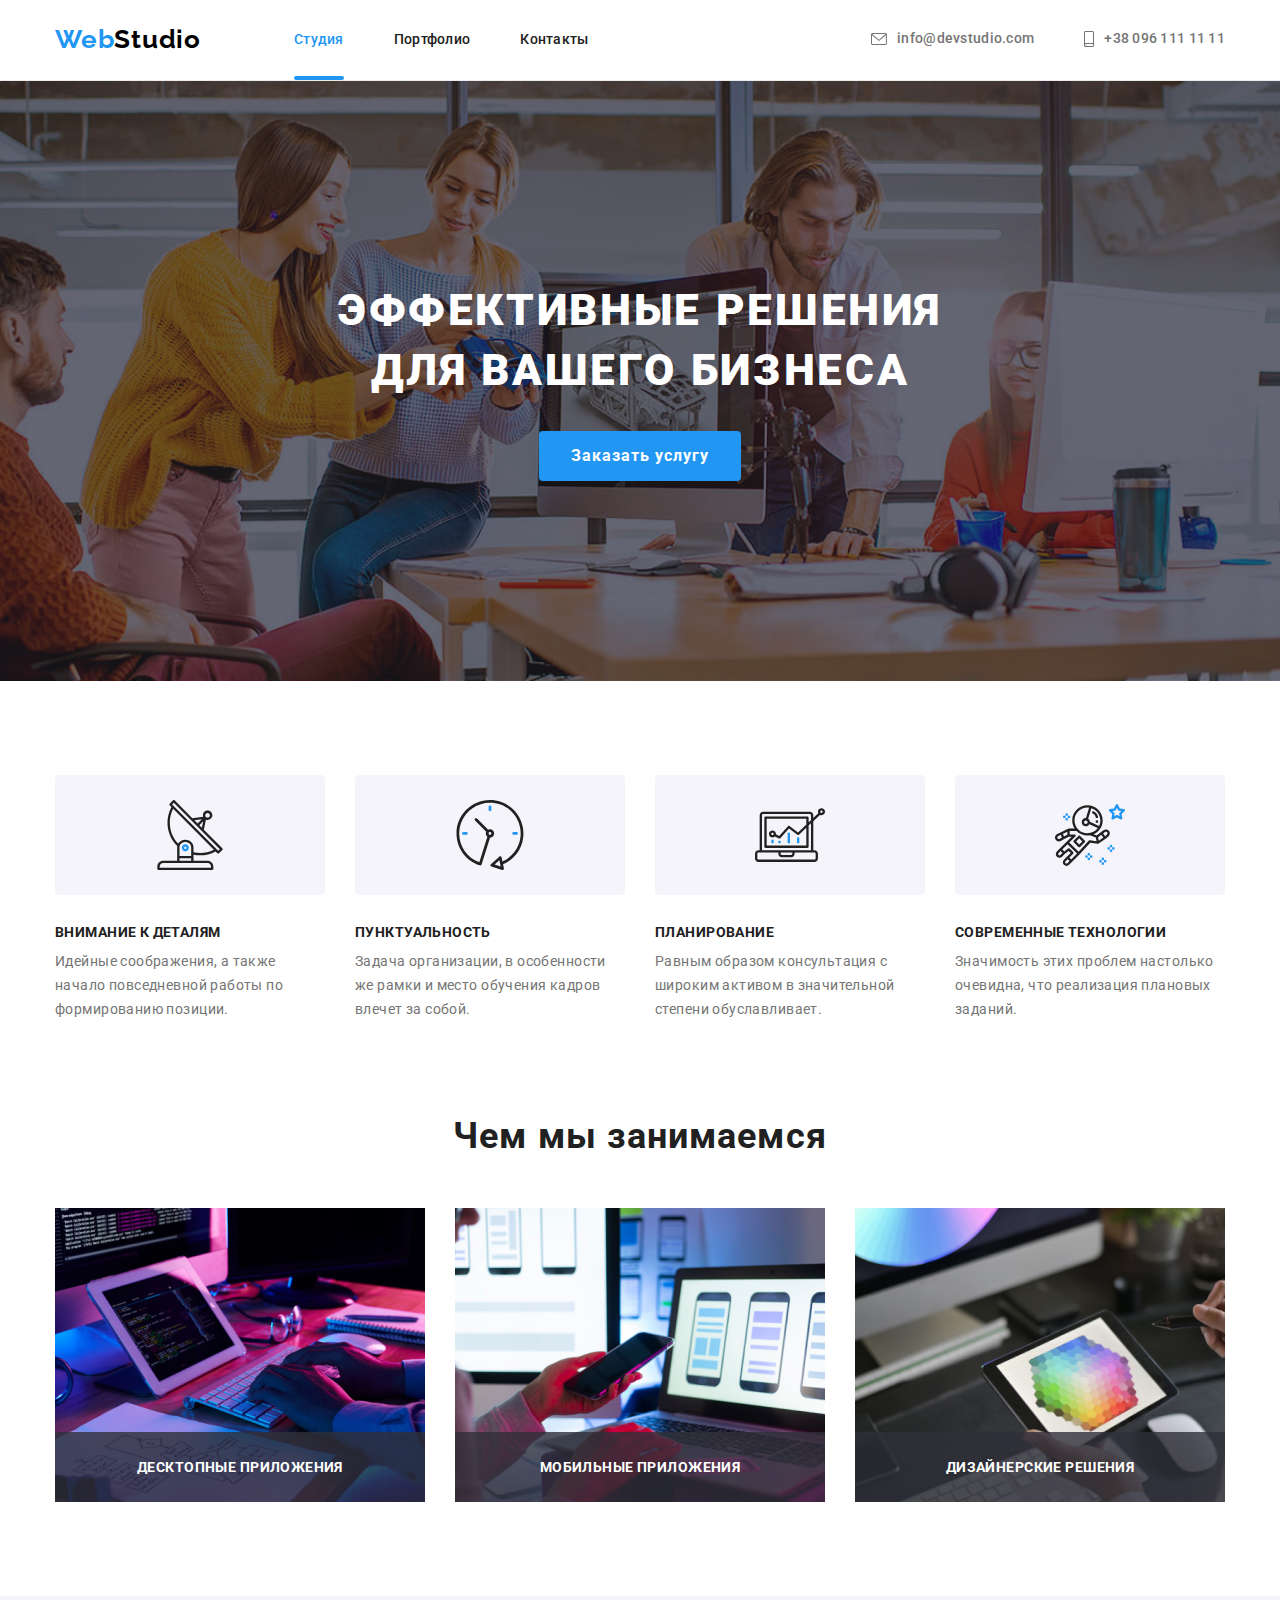
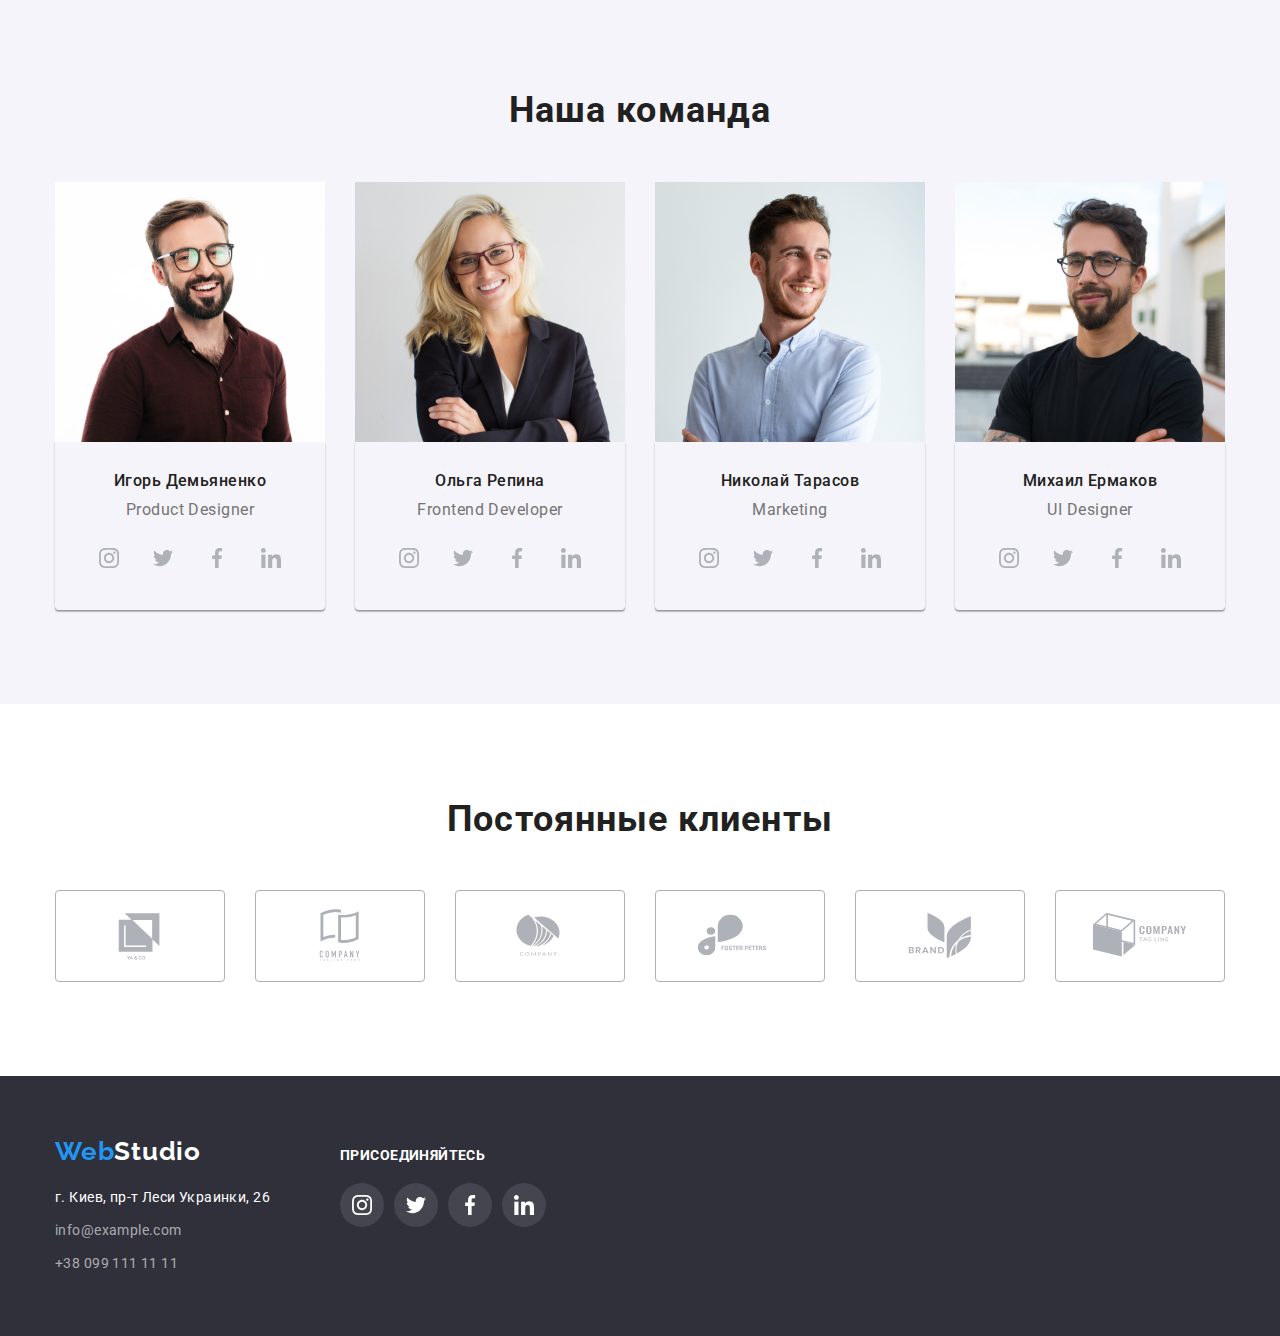
==== index.html @ d4581193 "створив новий репозиторій" ====
<!DOCTYPE html>
<html lang="ru">
  <head>
    <meta charset="UTF-8" />
    <meta http-equiv="X-UA-Compatible" content="IE=edge" />
    <meta name="viewport" content="width=device-width, initial-scale=1.0" />
    <title>Студия</title>
    <link rel="preconnect" href="https://fonts.gstatic.com" />
    <link
      href="https://fonts.googleapis.com/css2?family=Raleway:wght@700&family=Roboto:wght@400;500;700;900&display=swap"
      rel="stylesheet"
    />
    <link
      rel="stylesheet"
      href="https://cdnjs.cloudflare.com/ajax/libs/modern-normalize/1.1.0/modern-normalize.min.css"
    />
    <link rel="stylesheet" href="./css/styles.css" />
  </head>
  <body>
    <!--HEADER-->
    <header class="header">
      <div class="container header-container">
        <nav class="nav-header">
          <a class="header-logo link" href="index.html">
            <span class="logo-accent">Web</span>Studio</a
          >
          <ul class="menu list">
            <li class="menu-item">
              <a class="menu-link current link" href="index.html">Студия</a>
            </li>
            <li class="menu-item"><a class="menu-link link" href="portfolio.html">Портфолио</a></li>
            <li class="menu-item"><a class="menu-link link" href="">Контакты</a></li>
          </ul>
        </nav>
        <ul class="header-contacts list">
          <li class="contacts-item">
            <a class="header-contact link" href="mailto:info@devstudio.com">
              <svg class="icon-contact" width="16" height="12">
                <use href="./images/icons.svg#icon-envelope"></use>
              </svg>
              info@devstudio.com
            </a>
          </li>
          <li class="contacts-item">
            <a class="header-contact link" href="tel:+380961111111">
              <svg class="icon-contact" width="10" height="16">
                <use href="./images/icons.svg#icon-smartphone"></use>
              </svg>
              +38 096 111 11 11</a
            >
          </li>
        </ul>
      </div>
    </header>
    <main>
      <!--HERO-->

      <section class="hero section">
        <div class="container">
          <h1 class="title-hero">Эффективные решения для вашего бизнеса</h1>
          <button class="modal-btn" type="button" data-modal-open>Заказать услугу</button>
        </div>
      </section>
      <!--FEATURES-->
      <section class="features section">
        <div class="container">
          <h2 class="features-title visually-hidden">Особенности</h2>
          <ul class="features-list list">
            <li class="features-item">
              <div class="features-container">
                <svg class="icon-features" width="70" height="70">
                  <use href="./images/icons.svg#icon-antenna"></use>
                </svg>
              </div>
              <h3 class="features-subtitle">Внимание к деталям</h3>
              <p class="features-content">
                Идейные соображения, а также начало повседневной работы по формированию позиции.
              </p>
            </li>
            <li class="features-item">
              <div class="features-container">
                <svg class="icon-features" width="70" height="70">
                  <use href="./images/icons.svg#icon-clock"></use>
                </svg>
              </div>
              <h3 class="features-subtitle">Пунктуальность</h3>
              <p class="features-content">
                Задача организации, в особенности же рамки и место обучения кадров влечет за собой.
              </p>
            </li>
            <li class="features-item">
              <div class="features-container">
                <svg class="icon-features" width="70" height="70">
                  <use href="./images/icons.svg#icon-digram"></use>
                </svg>
              </div>
              <h3 class="features-subtitle">Планирование</h3>
              <p class="features-content">
                Равным образом консультация с широким активом в значительной степени обуславливает.
              </p>
            </li>
            <li class="features-item">
              <div class="features-container">
                <svg class="icon-features" width="70" height="70">
                  <use href="./images/icons.svg#icon-astronaut"></use>
                </svg>
              </div>
              <h3 class="features-subtitle">Современные технологии</h3>
              <p class="features-content">
                Значимость этих проблем настолько очевидна, что реализация плановых заданий.
              </p>
            </li>
          </ul>
        </div>
      </section>
      <!--WHAT ARE WE DOING-->
      <section class="activity">
        <div class="container">
          <h2 class="activity-title">Чем мы занимаемся</h2>
          <ul class="activity-list list">
            <li class="activity-item">
              <img
                class="activity-img"
                src="./images/what_are_we_doing/img.jpg"
                alt="Человек работает за компютером"
                width="370"
                height="294"
              />
              <div class="activity-container">
                <p class="activity-content">Десктопные приложения</p>
              </div>
            </li>
            <li class="activity-item">
              <img
                class="activity-img"
                src="./images/what_are_we_doing/img-1.jpg"
                alt="Человек работает за ноутбуком"
                width="370"
                height="294"
              />
              <div class="activity-container">
                <p class="activity-content">Мобильные приложения</p>
              </div>
            </li>
            <li class="activity-item">
              <img
                class="activity-img"
                src="./images/what_are_we_doing/img-2.jpg"
                alt="Человек работает c планшетом"
                width="370"
                height="294"
              />
              <div class="activity-container">
                <p class="activity-content">Дизайнерские решения</p>
              </div>
            </li>
          </ul>
        </div>
      </section>
      <!--OUR TEAM-->
      <section class="team section">
        <div class="container">
          <h2 class="team-title">Наша команда</h2>
          <ul class="team-list list">
            <li class="team-item">
              <img
                class="team-img"
                src="./images/our_team/img1.jpg"
                alt="Парень"
                width="270"
                height="260"
              />
              <div class="team-card">
                <h3 class="team-subtitle">Игорь Демьяненко</h3>
                <p class="team-content" lang="en">Product Designer</p>
                <ul class="social-list list">
                  <li class="social-item">
                    <a href="" class="social-link">
                      <svg class="icon-social" width="20" height="20">
                        <use href="./images/icons.svg#icon-instagram"></use>
                      </svg>
                    </a>
                  </li>
                  <li class="social-item">
                    <a href="" class="social-link">
                      <svg class="icon-social" width="20" height="20">
                        <use href="./images/icons.svg#icon-twitter"></use>
                      </svg>
                    </a>
                  </li>
                  <li class="social-item">
                    <a href="" class="social-link">
                      <svg class="icon-social" width="20" height="20">
                        <use href="./images/icons.svg#icon-facebook"></use>
                      </svg>
                    </a>
                  </li>
                  <li class="social-item">
                    <a href="" class="social-link">
                      <svg class="icon-social" width="20" height="20">
                        <use href="./images/icons.svg#icon-linkedin"></use>
                      </svg>
                    </a>
                  </li>
                </ul>
              </div>
            </li>
            <li class="team-item">
              <img
                class="team-img"
                src="./images/our_team/img2.jpg"
                alt="Девушка"
                width="270"
                height="260"
              />
              <div class="team-card">
                <h3 class="team-subtitle">Ольга Репина</h3>
                <p class="team-content" lang="en">Frontend Developer</p>
                <ul class="social-list list">
                  <li class="social-item">
                    <a href="" class="social-link">
                      <svg class="icon-social" width="20" height="20">
                        <use href="./images/icons.svg#icon-instagram"></use>
                      </svg>
                    </a>
                  </li>
                  <li class="social-item">
                    <a href="" class="social-link">
                      <svg class="icon-social" width="20" height="20">
                        <use href="./images/icons.svg#icon-twitter"></use>
                      </svg>
                    </a>
                  </li>
                  <li class="social-item">
                    <a href="" class="social-link">
                      <svg class="icon-social" width="20" height="20">
                        <use href="./images/icons.svg#icon-facebook"></use>
                      </svg>
                    </a>
                  </li>
                  <li class="social-item">
                    <a href="" class="social-link">
                      <svg class="icon-social" width="20" height="20">
                        <use href="./images/icons.svg#icon-linkedin"></use>
                      </svg>
                    </a>
                  </li>
                </ul>
              </div>
            </li>
            <li class="team-item">
              <img
                class="team-img"
                src="./images/our_team/img3.jpg"
                alt="Парень"
                width="270"
                height="260"
              />
              <div class="team-card">
                <h3 class="team-subtitle">Николай Тарасов</h3>
                <p class="team-content" lang="en">Marketing</p>
                <ul class="social-list list">
                  <li class="social-item">
                    <a href="" class="social-link">
                      <svg class="icon-social" width="20" height="20">
                        <use href="./images/icons.svg#icon-instagram"></use>
                      </svg>
                    </a>
                  </li>
                  <li class="social-item">
                    <a href="" class="social-link">
                      <svg class="icon-social" width="20" height="20">
                        <use href="./images/icons.svg#icon-twitter"></use>
                      </svg>
                    </a>
                  </li>
                  <li class="social-item">
                    <a href="" class="social-link">
                      <svg class="icon-social" width="20" height="20">
                        <use href="./images/icons.svg#icon-facebook"></use>
                      </svg>
                    </a>
                  </li>
                  <li class="social-item">
                    <a href="" class="social-link">
                      <svg class="icon-social" width="20" height="20">
                        <use href="./images/icons.svg#icon-linkedin"></use>
                      </svg>
                    </a>
                  </li>
                </ul>
              </div>
            </li>
            <li class="team-item">
              <img
                class="team-img"
                src="./images/our_team/img4.jpg"
                alt="Парень"
                width="270"
                height="260"
              />
              <div class="team-card">
                <h3 class="team-subtitle">Михаил Ермаков</h3>
                <p class="team-content" lang="en">UI Designer</p>
                <ul class="social-list list">
                  <li class="social-item">
                    <a href="" class="social-link">
                      <svg class="icon-social" width="20" height="20">
                        <use href="./images/icons.svg#icon-instagram"></use>
                      </svg>
                    </a>
                  </li>
                  <li class="social-item">
                    <a href="" class="social-link">
                      <svg class="icon-social" width="20" height="20">
                        <use href="./images/icons.svg#icon-twitter"></use>
                      </svg>
                    </a>
                  </li>
                  <li class="social-item">
                    <a href="" class="social-link">
                      <svg class="icon-social" width="20" height="20">
                        <use href="./images/icons.svg#icon-facebook"></use>
                      </svg>
                    </a>
                  </li>
                  <li class="social-item">
                    <a href="" class="social-link">
                      <svg class="icon-social" width="20" height="20">
                        <use href="./images/icons.svg#icon-linkedin"></use>
                      </svg>
                    </a>
                  </li>
                </ul>
              </div>
            </li>
          </ul>
        </div>
      </section>
      <!--CUSTOMERS-->
      <section class="customers section">
        <div class="container">
          <h2 class="customers-title">Постоянные клиенты</h2>
          <ul class="customers-list list">
            <li class="customers-item">
              <a href="" class="customers-link">
                <svg class="icon-customers" width="106" height="60">
                  <use href="./images/icons.svg#icon-logo"></use>
                </svg>
              </a>
            </li>
            <li class="customers-item">
              <a href="" class="customers-link">
                <svg class="icon-customers" width="106" height="60">
                  <use href="./images/icons.svg#icon-logoa"></use>
                </svg>
              </a>
            </li>
            <li class="customers-item">
              <a href="" class="customers-link">
                <svg class="icon-customers" width="106" height="60">
                  <use href="./images/icons.svg#icon-logob"></use>
                </svg>
              </a>
            </li>
            <li class="customers-item">
              <a href="" class="customers-link">
                <svg class="icon-customers" width="106" height="60">
                  <use href="./images/icons.svg#icon-logoc"></use>
                </svg>
              </a>
            </li>
            <li class="customers-item">
              <a href="" class="customers-link">
                <svg class="icon-customers" width="106" height="60">
                  <use href="./images/icons.svg#icon-logod"></use>
                </svg>
              </a>
            </li>
            <li class="customers-item">
              <a href="" class="customers-link">
                <svg class="icon-customers" width="106" height="60">
                  <use href="./images/icons.svg#icon-logoe"></use>
                </svg>
              </a>
            </li>
          </ul>
        </div>
      </section>
    </main>
    <!--FOOTER-->
    <footer class="footer">
      <div class="container footer-container">
        <div class="footer-nav">
          <a class="footer-logo link" href="index.html">
            <span class="logo-accent">Web</span>Studio</a
          >
          <address class="footer-address">
            <ul class="footer-list list">
              <li class="footer-item">
                <a
                  class="address-link link"
                  href="https://goo.gl/maps/ND7j1SrMeyqqvY4t7"
                  target="_blank"
                  rel="noopener noreferrer"
                  >г. Киев, пр-т Леси Украинки, 26</a
                >
              </li>
              <li class="footer-item">
                <a class="footer-contact link" href="mailto:info@example.com">info@example.com</a>
              </li>
              <li class="footer-item">
                <a class="footer-contact link" href="tel:+380991111111">+38 099 111 11 11</a>
              </li>
            </ul>
          </address>
        </div>

        <div class="join">
          <p class="footer-content">Присоединяйтесь</p>
          <ul class="join-list list">
            <li class="join-item">
              <a href="" class="join-link link">
                <svg class="icon-join" width="20" height="20">
                  <use href="./images/icons.svg#icon-instagram"></use>
                </svg>
              </a>
            </li>
            <li class="join-item">
              <a href="" class="join-link link">
                <svg class="icon-join" width="20" height="20">
                  <use href="./images/icons.svg#icon-twitter"></use>
                </svg>
              </a>
            </li>
            <li class="join-item">
              <a href="" class="join-link link">
                <svg class="icon-join" width="20" height="20">
                  <use href="./images/icons.svg#icon-facebook"></use>
                </svg>
              </a>
            </li>
            <li class="join-item">
              <a href="" class="join-link link">
                <svg class="icon-join" width="20" height="20">
                  <use href="./images/icons.svg#icon-linkedin"></use>
                </svg>
              </a>
            </li>
          </ul>
        </div>
      </div>
    </footer>
    <div class="backdrop is-hidden" data-modal>
      <div class="modal">
        <button type="button" data-modal-close class="close-btn">
          <svg class="icon-cls" width="18px" height="18px">
            <use href="./images/icons.svg#icon-close"></use>
          </svg>
        </button>
      </div>
    </div>
    <script src="./js/modal.js"></script>
  </body>
</html>
---- css/styles.css ----
:root {
  --accent-color: #2196f3;
  --main-color: #212121;
  --second-color: #757575;
  --third-color: #ffffff;
  --background-color: #c4c4c4;
  --footer-color: #2f303a;
  --logo-color: #000000;
  --button-color: #188ce8;
  --icons-color: #afb1b8;
  --social-color: rgba(255, 255, 255, 0.1);
  --contacts-color: rgba(255, 255, 255, 0.6);
  --gradient-color: rgba(47, 48, 58, 0.4);
  --activity-color: rgba(47, 48, 58, 0.8);
  --backdrop-color: rgba(0, 0, 0, 0.2);
  --container-color: #f5f4fa;
  --overlay--color: rgba(33, 150, 243, 0.9);
  --card-shadow: 0px 1px 3px rgba(0, 0, 0, 0.12), 0px 1px 1px rgba(0, 0, 0, 0.14),
    0px 2px 1px rgba(0, 0, 0, 0.2);
  --btn-shadow: 0px 3px 1px rgba(0, 0, 0, 0.1), 0px 1px 2px rgba(0, 0, 0, 0.08),
    0px 2px 2px rgba(0, 0, 0, 0.12);
  --portfolio-shadow: 0px 1px 1px rgba(0, 0, 0, 0.12), 0px 4px 4px rgba(0, 0, 0, 0.06),
    1px 4px 6px rgba(0, 0, 0, 0.16);
}
.list {
  list-style: none;
}
.link {
  text-decoration: none;
}
body {
  font-family: 'Roboto', sans-serif;
  color: var(--main-color);
}
h1,
h2,
h3,
p,
ul {
  margin-top: 0px;
  margin-bottom: 0px;
}
ul {
  padding-left: 0px;
}
img {
  display: block;
  max-width: 100%;
  height: auto;
}

.container {
  width: 1200px;
  margin-left: auto;
  margin-right: auto;
  padding-left: 15px;
  padding-right: 15px;
}

.visually-hidden {
  position: absolute;
  clip: rect(0 0 0 0);
  width: 1px;
  height: 1px;
  margin: -1px;
}
.section {
  padding-top: 94px;
  padding-bottom: 94px;
}

/*=======HEADER=========*/
.header-container {
  display: flex;
  align-items: center;
  justify-content: space-between;
}
.header {
  padding-top: 24px;
  padding-bottom: 25px;
  border-bottom: 1px solid #ececec;
}
.nav-header {
  display: flex;
  align-items: center;
}
.menu {
  display: flex;
  align-items: center;
}

.menu-item:not(:last-child) {
  margin-right: 50px;
}
.header-contacts {
  display: flex;
  align-items: center;
}
.logo-accent {
  font-family: 'Raleway', sans-serif;
  font-weight: 700;
  font-size: 26px;
  line-height: 1.19;
  letter-spacing: 0.03em;
  color: var(--accent-color);
}
.header-logo {
  font-family: 'Raleway', sans-serif;
  font-weight: 700;
  font-size: 26px;
  line-height: 1.19;
  letter-spacing: 0.03em;
  color: var(--logo-color);
  margin-right: 93px;
}

.menu-link {
  position: relative;
  font-weight: 500;
  font-size: 14px;
  line-height: 1.14;
  letter-spacing: 0.02em;
  color: var(--main-color);
  transition: color 250ms cubic-bezier(0.4, 0, 0.2, 1);
}
.menu-link.current {
  color: var(--accent-color);
}
.menu-link.current::after {
  display: block;
  content: '';
  position: absolute;
  bottom: -33px;
  width: 100%;
  height: 4px;
  border-radius: 2px;
  background-color: var(--accent-color);
}

.menu-link:hover,
.menu-link:focus {
  color: var(--accent-color);
}
.header-contact {
  font-weight: 500;
  font-size: 14px;
  line-height: 1.14;
  letter-spacing: 0.02em;
  color: var(--second-color);
  display: flex;
  justify-content: center;
  align-items: center;
  transition: color 250ms cubic-bezier(0.4, 0, 0.2, 1);
}

.header-contact:hover,
.header-contact:focus {
  color: var(--accent-color);
}
.icon-contact {
  margin-right: 10px;
  display: block;
  fill: var(--second-color);
}
.header-contact:hover .icon-contact,
.header-contact:focus .icon-contact {
  fill: var(--accent-color);
}

.contacts-item:not(:last-child) {
  margin-right: 50px;
}

/*=======END HEADER=========*/
/*=======HERO=========*/
.hero {
  background-color: var(--background-color);
  text-align: center;
  padding-top: 200px;
  padding-bottom: 200px;
  max-width: 1600px;
  margin: auto;
  background-image: linear-gradient(var(--gradient-color), var(--gradient-color)),
    url(../images/hero/hero.jpg);
  background-repeat: no-repeat;
  background-position: center;
}

.title-hero {
  width: 696px;
  margin-bottom: 30px;
  margin-left: auto;
  margin-right: auto;
  font-weight: 900;
  font-size: 44px;
  line-height: 1.36;
  letter-spacing: 0.06em;
  text-transform: uppercase;
  color: var(--third-color);
}
.modal-btn {
  min-width: 200px;
  border-radius: 4px;
  padding: 10px 32px;
  border: 0px;
  font-family: 'Roboto', sans-serif;
  font-weight: 700;
  font-size: 16px;
  line-height: 1.87;
  letter-spacing: 0.06em;
  color: var(--third-color);
  cursor: pointer;
  background-color: var(--accent-color);
  transition: background-color 250ms cubic-bezier(0.4, 0, 0.2, 1);
}

.modal-btn:hover,
.modal-btn:focus {
  background-color: var(--button-color);
}
/*=======END HERO=========*/

/*=======FEATURES=========*/

.features-list {
  display: flex;
}
.features-item {
  width: 270px;
}
.features-container {
  display: flex;
  justify-content: center;
  align-items: center;
  width: 270px;
  height: 120px;
  background-color: var(--container-color);
  border-radius: 4px;
  margin-bottom: 30px;
}
.features-item:not(:last-child) {
  margin-right: 30px;
}
.features-subtitle {
  margin-bottom: 10px;
  font-weight: 700;
  font-size: 14px;
  line-height: 1.14;
  letter-spacing: 0.03em;
  text-transform: uppercase;
}
.features-content {
  font-size: 14px;
  line-height: 1.71;
  letter-spacing: 0.03em;
  color: var(--second-color);
}
/*=======END FEATURES=========*/

/*=======WHAT ARE WE DOING=========*/
.activity {
  padding-bottom: 94px;
}
.activity-item {
  position: relative;
  width: 370px;
}

.activity-title {
  font-weight: 700;
  font-size: 36px;
  line-height: 1.16;
  letter-spacing: 0.03em;
  text-align: center;
  margin-bottom: 50px;
}
.activity-list {
  display: flex;
  justify-content: space-between;
}
.activity-content {
  font-weight: bold;
  font-size: 14px;
  line-height: 16px;
  text-align: center;
  letter-spacing: 0.03em;
  text-transform: uppercase;
  color: var(--third-color);
}
.activity-container {
  position: absolute;
  transform: translateY(-100%);
  display: flex;
  align-items: center;
  justify-content: center;
  width: 100%;
  height: 70px;
  background-color: var(--activity-color);
}
/*=======END WHAT ARE WE DOING=========*/

/*=======OUR TEAM=========*/
.team {
  background-color: #f5f4fa;
}

.team-title {
  font-weight: 700;
  font-size: 36px;
  line-height: 1.16;
  letter-spacing: 0.03em;
  text-align: center;
  margin-bottom: 50px;
}
.team-list {
  display: flex;
  margin-top: -30px;
  margin-left: -30px;
  flex-wrap: wrap;
}
.team-item {
  width: 270px;
  margin-top: 30px;
  margin-left: 30px;
}
.team-card {
  box-shadow: var(--card-shadow);
  border-radius: 0px 0px 4px 4px;
  padding-top: 30px;
  padding-bottom: 30px;
}
.team-subtitle {
  font-weight: 500;
  font-size: 16px;
  line-height: 1.18;
  letter-spacing: 0.03em;
  text-align: center;
  margin-bottom: 10px;
}
.team-content {
  font-size: 16px;
  line-height: 1.18;
  letter-spacing: 0.03em;
  color: var(--second-color);
  text-align: center;
  margin-bottom: 16px;
}
.social-list {
  display: flex;
  justify-content: center;
}
.social-link {
  display: flex;
  justify-content: center;
  align-items: center;
  width: 44px;
  height: 44px;
  border-radius: 50%;
  fill: var(--icons-color);
  transition: fill 250ms cubic-bezier(0.4, 0, 0.2, 1),
    background-color 250ms cubic-bezier(0.4, 0, 0.2, 1);
}
.social-item:not(:last-child) {
  margin-right: 10px;
}
.social-link:hover,
.social-link:focus {
  background-color: var(--accent-color);
  fill: var(--third-color);
}
/*=======END OUR TEAM=========*/
/*=======CUSTOMERS=======*/
.customers-title {
  font-weight: 700;
  font-size: 36px;
  line-height: 42px;
  text-align: center;
  letter-spacing: 0.03em;
  margin-bottom: 50px;
}
.customers-list {
  display: flex;
  justify-content: space-between;
}
.customers-item {
  width: 170px;
  height: 92px;
}
.customers-link {
  display: flex;
  justify-content: center;
  align-items: center;
  width: 100%;
  height: 100%;
  border: var(--icons-color) 1px solid;
  border-radius: 4px;
  transition: border-color 250ms cubic-bezier(0.4, 0, 0.2, 1);
}

.customers-link:hover,
.customers-link:focus {
  fill: var(--accent-color);
  border-color: var(--accent-color);
}
.icon-customers {
  fill: var(--icons-color);
  transition: fill 250ms cubic-bezier(0.4, 0, 0.2, 1);
}
.customers-link:hover .icon-customers,
.customers-link:focus .icon-customers {
  fill: var(--accent-color);
}
/*=======END CUSTOMERS=======*/
/*=======FOOTER=========*/
.footer {
  background-color: var(--footer-color);
  padding-top: 60px;
  padding-bottom: 60px;
}

.footer-logo {
  display: inline-block;
  font-family: 'Raleway', sans-serif;
  font-weight: 700;
  font-size: 26px;
  line-height: 1.19;
  letter-spacing: 0.03em;
  color: var(--third-color);
  margin-bottom: 20px;
}
.footer-item:not(:last-child) {
  margin-bottom: 9px;
}
.address-link {
  display: inline-block;
  font-style: normal;
  font-weight: 400;
  font-size: 14px;
  line-height: 1.71;
  letter-spacing: 0.03em;
  color: var(--third-color);
  transition: color 250ms cubic-bezier(0.4, 0, 0.2, 1);
}
.address-link:hover,
.address-link:focus {
  color: var(--accent-color);
}
.footer-contact {
  display: inline-block;
  font-style: normal;
  font-weight: 400;
  font-size: 14px;
  line-height: 1.71;
  letter-spacing: 0.03em;
  color: var(--contacts-color);
  transition: color 250ms cubic-bezier(0.4, 0, 0.2, 1);
}
.footer-contact:hover,
.footer-contact:focus {
  color: var(--accent-color);
}
.footer-content {
  font-weight: bold;
  font-size: 14px;
  line-height: 16px;
  letter-spacing: 0.03em;
  text-transform: uppercase;
  color: var(--third-color);
  margin-bottom: 20px;
}
.footer-container {
  display: flex;
  align-items: baseline;
}

.join-list {
  display: flex;
}
.footer-nav {
  margin-right: 70px;
}
.icon-join {
  fill: var(--third-color);
}
.join-link {
  display: flex;
  justify-content: center;
  align-items: center;
  border-radius: 50%;
  width: 44px;
  height: 44px;
  background-color: var(--social-color);
  transition: background-color 250ms cubic-bezier(0.4, 0, 0.2, 1);
}
.join-link:hover,
.join-link:focus {
  background-color: var(--accent-color);
}
.join-item:not(:last-child) {
  margin-right: 10px;
}
/*=======END FOOTER=========*/
/*=======PORTFOLIO=========*/
.portfolio-filter {
  display: flex;
  margin-bottom: 50px;
  justify-content: center;
}
.filter-item:not(:last-child) {
  margin-right: 8px;
}
.filter-btn {
  padding: 6px 22px;
  font-weight: 500;
  font-size: 16px;
  line-height: 1.62;
  letter-spacing: 0.03em;
  cursor: pointer;
  border-radius: 4px;
  background-color: #f5f4fa;
  color: var(--main-color);
  border: none;
  transition: color 250ms cubic-bezier(0.4, 0, 0.2, 1),
    background-color 250ms cubic-bezier(0.4, 0, 0.2, 1),
    box-shadow 250ms cubic-bezier(0.4, 0, 0.2, 1);
}
.filter-btn:hover,
.filter-btn:focus {
  color: var(--third-color);
  background-color: var(--accent-color);
  box-shadow: var(--btn-shadow);
}
.portfolio-list {
  display: flex;
  flex-wrap: wrap;
  margin-top: -30px;
  margin-left: -30px;
}
.portfolio-item {
  width: 370px;
  margin-top: 30px;
  margin-left: 30px;
}
.portfolio-img-overlay {
  position: relative;
  overflow: hidden;
}
.overlay {
  font-size: 18px;
  line-height: 28px;
  letter-spacing: 0.03em;
  color: var(--third-color);
  background-color: var(--overlay--color);
  padding: 63px 24px;
  position: absolute;
  overflow: auto;
  top: 0;
  left: 0;
  width: 100%;
  height: 100%;
  transform: translateY(100%);
  transition: transform 250ms cubic-bezier(0.4, 0, 0.2, 1);
}
.portfolio-link {
  display: block;
  text-decoration: none;
  color: inherit;
  transition: box-shadow 250ms cubic-bezier(0.4, 0, 0.2, 1);
}
.portfolio-link:hover,
.portfolio-link:focus {
  box-shadow: var(--portfolio-shadow);
}
.portfolio-link:hover .overlay,
.portfolio-link:focus .overlay {
  transform: translateY(0);
}
.project-card {
  padding: 20px 24px;
  border: 1px solid #eeeeee;
  border-top: none;
}
.portfolio-subtitle {
  font-weight: 700;
  font-size: 18px;
  line-height: 2;
  letter-spacing: 0.06em;
  margin-bottom: 4px;
}
.portfolio-text {
  font-size: 16px;
  line-height: 1.87;
  letter-spacing: 0.03em;
  color: var(--second-color);
}

/*=======END PORTFOLIO=========*/

.backdrop {
  position: fixed;
  top: 0;
  left: 0;
  width: 100vw;
  height: 100vh;
  background-color: var(--backdrop-color);
  transition: opacity 250ms linear, visibility 250ms linear;
}

.modal {
  position: absolute;
  left: 50%;
  top: 50%;
  width: 528px;
  height: 581px;
  background-color: var(--third-color);
  transform: translate(-50%, -50%);
}
.close-btn {
  position: absolute;
  top: 8px;
  right: 8px;
  display: flex;
  justify-content: center;
  align-items: center;
  width: 30px;
  height: 30px;
  border-radius: 50%;
  border: 1px solid rgba(0, 0, 0, 0.1);
  background-color: var(--third-color);
  cursor: pointer;
  padding: 0;
}

.is-hidden {
  opacity: 0;
  visibility: hidden;
  pointer-events: none;
}
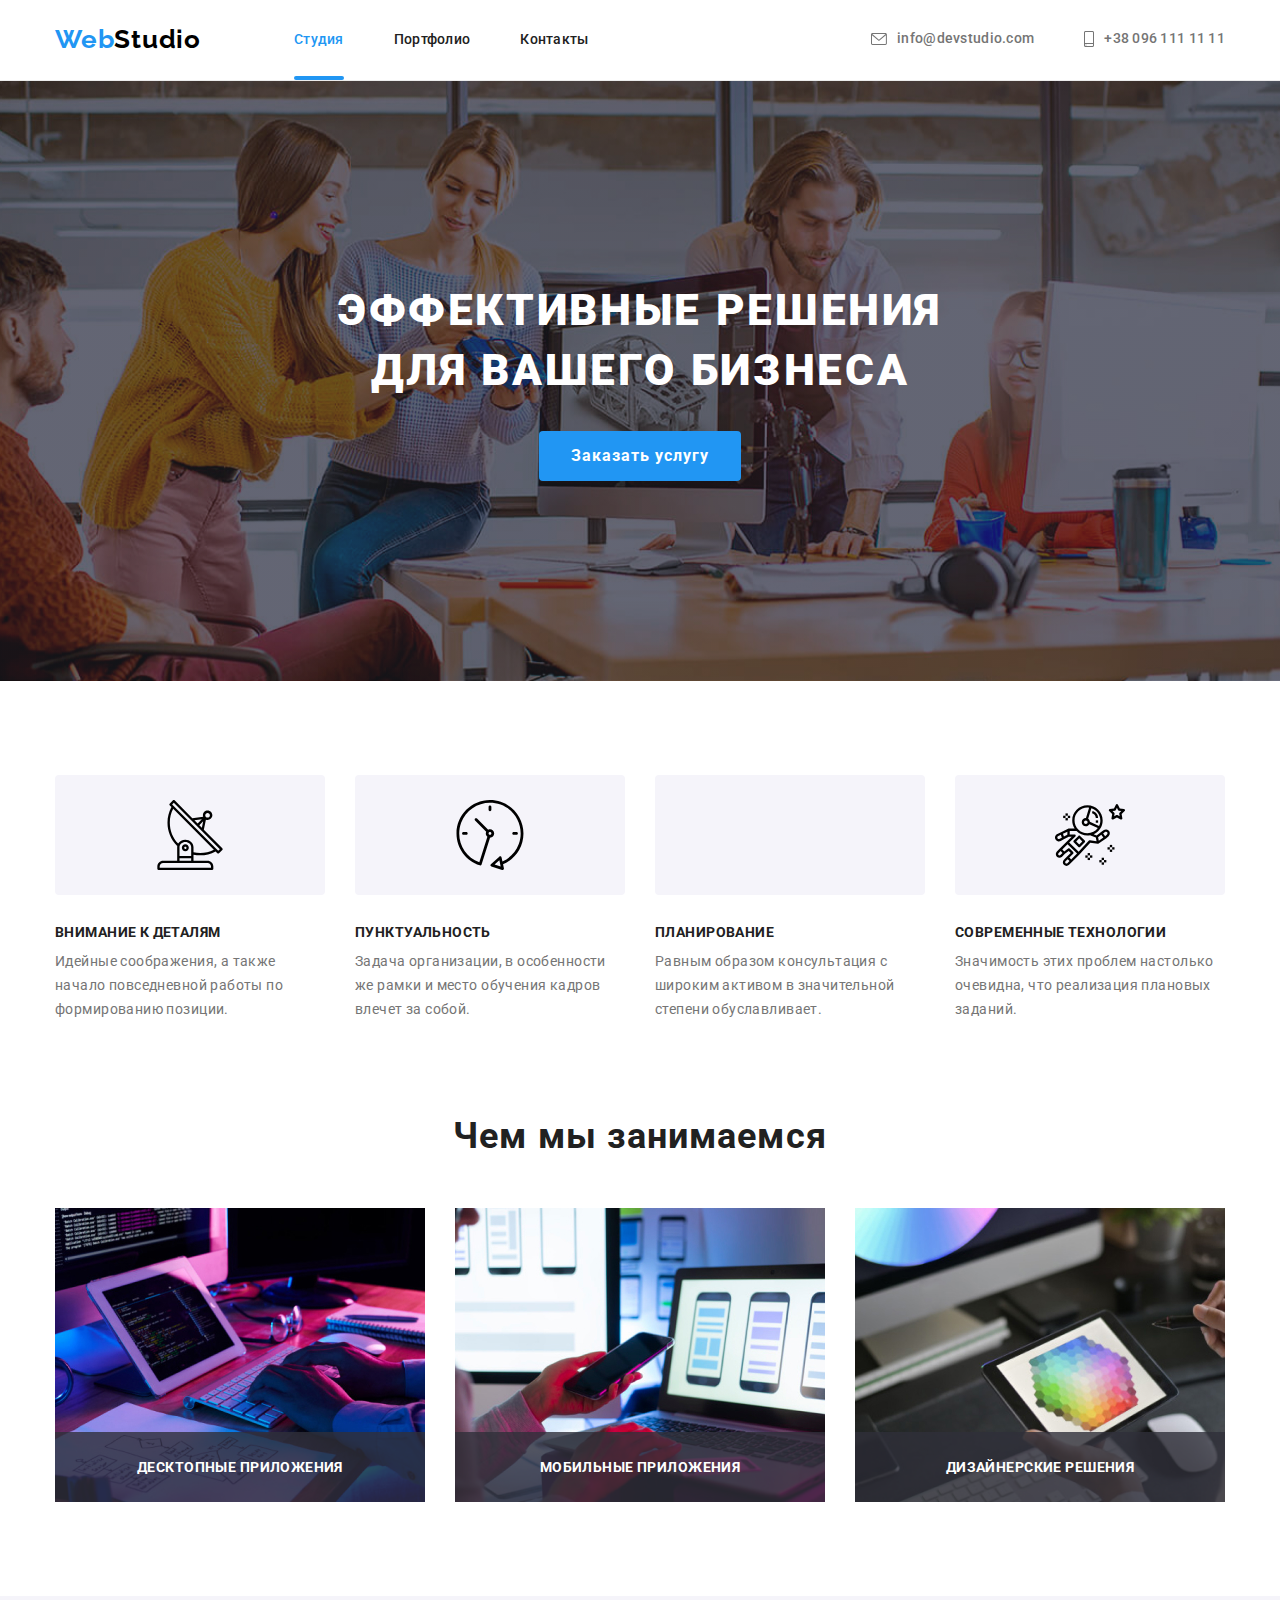
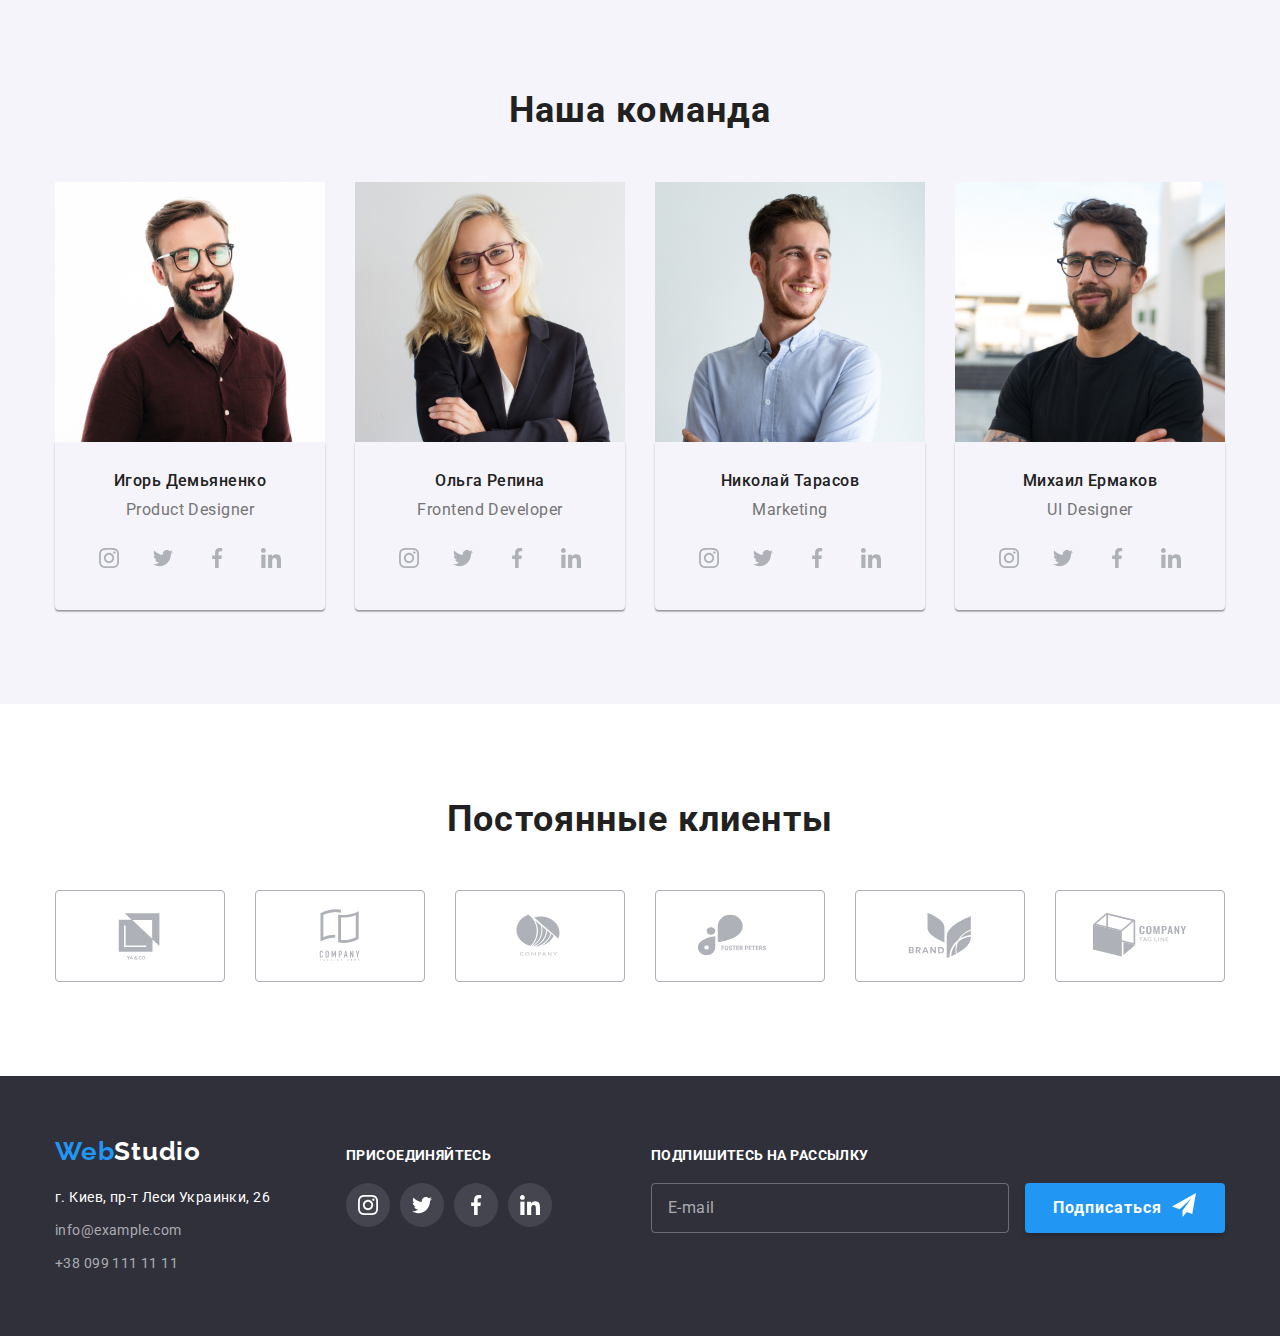
==== commit 1ce95072: "закінчи 6 ДЗ" ====
--- a/index.html
+++ b/index.html
@@ -449,6 +449,11 @@
             </li>
           </ul>
         </div>
+        <form action="#" class="footer-form">
+          <p class="footer-form-text">Подпишитесь на рассылку</p>
+          <input type="email" class="footer-input" placeholder="E-mail" required />
+          <button type="submit" class="footer-btn">Подписаться</button>
+        </form>
       </div>
     </footer>
     <div class="backdrop is-hidden" data-modal>
@@ -458,6 +463,70 @@
             <use href="./images/icons.svg#icon-close"></use>
           </svg>
         </button>
+        <form action="#" class="modal-form">
+          <p class="modal-head">Оставьте свои данные, мы вам перезвоним</p>
+          <label class="modal-field">
+            Имя
+            <span class="modal-input-container">
+              <input
+                type="text"
+                class="modal-input"
+                name="user-name"
+                minlength="2"
+                pattern="[a-zA-Zа-яёА-ЯЁ]+"
+                title="Имя должно содержать только буквы"
+                required
+              />
+              <svg class="icon-modal-form" width="18" height="18">
+                <use href="./images/icons.svg#icon-person"></use>
+              </svg>
+            </span>
+          </label>
+          <label class="modal-field">
+            Телефон
+            <span class="modal-input-container">
+              <input
+                type="tel"
+                class="modal-input"
+                name="user-phone"
+                pattern="[0-9]{3}-[0-9]{3}-[0-9]{2}-[0-9]{2}"
+                title="067-123-45-67"
+                required
+              />
+              <svg class="icon-modal-form" width="18" height="18">
+                <use href="./images/icons.svg#icon-phone"></use>
+              </svg>
+            </span>
+          </label>
+          <label class="modal-field">
+            Почта
+            <span class="modal-input-container">
+              <input type="email" class="modal-input" name="user-mail" required />
+              <svg class="icon-modal-form" width="18" height="18">
+                <use href="./images/icons.svg#icon-email"></use>
+              </svg>
+            </span>
+          </label>
+          <label class="modal-field-message">
+            Комментарий
+            <textarea
+              name="user-message"
+              class="modal-message"
+              placeholder="Введите текст"
+            ></textarea>
+          </label>
+          <input
+            type="checkbox"
+            class="modal-checkbox visually-hidden"
+            name="accept-policy"
+            id="accept-policy"
+          />
+          <label for="accept-policy" class="modal-checkbox-label"
+            >Соглашаюсь с рассылкой и принимаю&nbsp;
+            <a href="#" class="modal-label-link">Условия договора</a>
+          </label>
+          <button type="submit" class="modal-form-btn">Отправить</button>
+        </form>
       </div>
     </div>
     <script src="./js/modal.js"></script>
--- a/css/styles.css
+++ b/css/styles.css
@@ -14,7 +14,7 @@
   --activity-color: rgba(47, 48, 58, 0.8);
   --backdrop-color: rgba(0, 0, 0, 0.2);
   --container-color: #f5f4fa;
-  --overlay--color: rgba(33, 150, 243, 0.9);
+  --overlay-color: rgba(33, 150, 243, 0.9);
   --card-shadow: 0px 1px 3px rgba(0, 0, 0, 0.12), 0px 1px 1px rgba(0, 0, 0, 0.14),
     0px 2px 1px rgba(0, 0, 0, 0.2);
   --btn-shadow: 0px 3px 1px rgba(0, 0, 0, 0.1), 0px 1px 2px rgba(0, 0, 0, 0.08),
@@ -471,6 +471,7 @@
 .footer-container {
   display: flex;
   align-items: baseline;
+  justify-content: space-between;
 }
 
 .join-list {
@@ -499,6 +500,60 @@
 .join-item:not(:last-child) {
   margin-right: 10px;
 }
+.footer-form {
+  margin-left: 93px;
+}
+.footer-form-text {
+  font-weight: bold;
+  font-size: 14px;
+  line-height: 16px;
+  letter-spacing: 0.03em;
+  text-transform: uppercase;
+  color: var(--third-color);
+  margin-bottom: 20px;
+}
+.footer-input {
+  width: 358px;
+  height: 50px;
+  border: 1px solid rgba(255, 255, 255, 0.3);
+  border-radius: 4px;
+  background-color: inherit;
+  padding-left: 16px;
+  color: var(--third-color);
+  outline: none;
+  margin-right: 12px;
+}
+.footer-input::placeholder {
+  font-size: 16px;
+  line-height: 20px;
+  align-items: center;
+  letter-spacing: 0.03em;
+  color: var(--contacts-color);
+}
+
+.footer-btn {
+  display: inline-flex;
+  min-width: 200px;
+  background: var(--accent-color);
+  box-shadow: 0px 4px 4px rgba(0, 0, 0, 0.15);
+  border-radius: 4px;
+  border: 0px;
+  color: var(--third-color);
+  font-weight: bold;
+  font-size: 16px;
+  line-height: 30px;
+  text-align: center;
+  letter-spacing: 0.06em;
+  cursor: pointer;
+  padding: 10px 28px;
+}
+.footer-btn::after {
+  content: '';
+  margin-left: 10px;
+  width: 24px;
+  height: 24px;
+  background-image: url(../images/send.svg);
+}
 /*=======END FOOTER=========*/
 /*=======PORTFOLIO=========*/
 .portfolio-filter {
@@ -506,6 +561,7 @@
   margin-bottom: 50px;
   justify-content: center;
 }
+
 .filter-item:not(:last-child) {
   margin-right: 8px;
 }
@@ -550,7 +606,7 @@
   line-height: 28px;
   letter-spacing: 0.03em;
   color: var(--third-color);
-  background-color: var(--overlay--color);
+  background-color: var(--overlay-color);
   padding: 63px 24px;
   position: absolute;
   overflow: auto;
@@ -614,6 +670,7 @@
   height: 581px;
   background-color: var(--third-color);
   transform: translate(-50%, -50%);
+  padding: 40px;
 }
 .close-btn {
   position: absolute;
@@ -629,6 +686,11 @@
   background-color: var(--third-color);
   cursor: pointer;
   padding: 0;
+  transition: fill 250ms cubic-bezier(0.4, 0, 0.2, 1);
+}
+.close-btn:hover,
+.close-btn:focus {
+  fill: var(--accent-color);
 }
 
 .is-hidden {
@@ -636,3 +698,130 @@
   visibility: hidden;
   pointer-events: none;
 }
+.modal-form {
+  display: flex;
+  flex-direction: column;
+}
+.modal-head {
+  font-weight: 700;
+  font-size: 20px;
+  line-height: 23px;
+  text-align: center;
+  letter-spacing: 0.03em;
+  margin-bottom: 12px;
+}
+.modal-field {
+  font-size: 12px;
+  line-height: 14px;
+  letter-spacing: 0.01em;
+  color: var(--second-color);
+  margin-bottom: 10px;
+}
+.modal-field-message {
+  font-size: 12px;
+  line-height: 14px;
+  letter-spacing: 0.01em;
+  color: var(--second-color);
+}
+.modal-input-container {
+  position: relative;
+  display: block;
+  margin-top: 4px;
+}
+
+.modal-input {
+  width: 100%;
+  height: 40px;
+  border: 1px solid rgba(33, 33, 33, 0.2);
+  border-radius: 4px;
+  padding-left: 42px;
+  transition: border-color 250ms cubic-bezier(0.4, 0, 0.2, 1);
+}
+.modal-input:focus {
+  outline: none;
+  border-color: var(--accent-color);
+}
+.modal-input:focus ~ .icon-modal-form {
+  fill: var(--accent-color);
+}
+.icon-modal-form {
+  position: absolute;
+  top: 50%;
+  left: 12px;
+  transform: translateY(-50%);
+  transition: fill 250ms cubic-bezier(0.4, 0, 0.2, 1);
+}
+
+.modal-message {
+  width: 100%;
+  height: 120px;
+  margin-top: 4px;
+  border: 1px solid rgba(33, 33, 33, 0.2);
+  border-radius: 4px;
+  transition: border-color 250ms cubic-bezier(0.4, 0, 0.2, 1);
+  padding: 12px 16px;
+  resize: none;
+}
+.modal-message::placeholder {
+  font-size: 14px;
+  line-height: 16px;
+  letter-spacing: 0.01em;
+  color: rgba(117, 117, 117, 0.5);
+}
+.modal-message:focus {
+  outline: none;
+  border-color: var(--accent-color);
+}
+
+.modal-checkbox-label::before {
+  display: inline-block;
+  content: '';
+  width: 16px;
+  height: 15px;
+  background-image: url(../images/vector.svg);
+  margin-right: 8px;
+}
+.modal-checkbox:checked ~ .modal-checkbox-label::before {
+  display: inline-block;
+  content: '';
+  width: 16px;
+  height: 15px;
+  background-image: url(../images/check.svg);
+}
+
+.modal-checkbox-label {
+  display: flex;
+  align-items: center;
+  font-size: 14px;
+  line-height: 24px;
+  letter-spacing: 0.03em;
+  color: var(--second-color);
+  margin-top: 20px;
+  margin-bottom: 30px;
+}
+.modal-label-link {
+  color: var(--accent-color);
+}
+.modal-form-btn {
+  align-self: center;
+  min-width: 200px;
+  border: 0px;
+  padding: 10px 55px;
+  background-color: var(--accent-color);
+  box-shadow: 0px 4px 4px rgba(0, 0, 0, 0.15);
+  border-radius: 4px;
+  font-family: Roboto;
+  font-weight: bold;
+  font-size: 16px;
+  line-height: 30px;
+  text-align: center;
+  letter-spacing: 0.06em;
+  color: var(--third-color);
+  transition: background-color 250ms cubic-bezier(0.4, 0, 0.2, 1);
+  cursor: pointer;
+}
+
+.modal-form-btn:hover,
+.modal-form-btn:focus {
+  background-color: var(--button-color);
+}
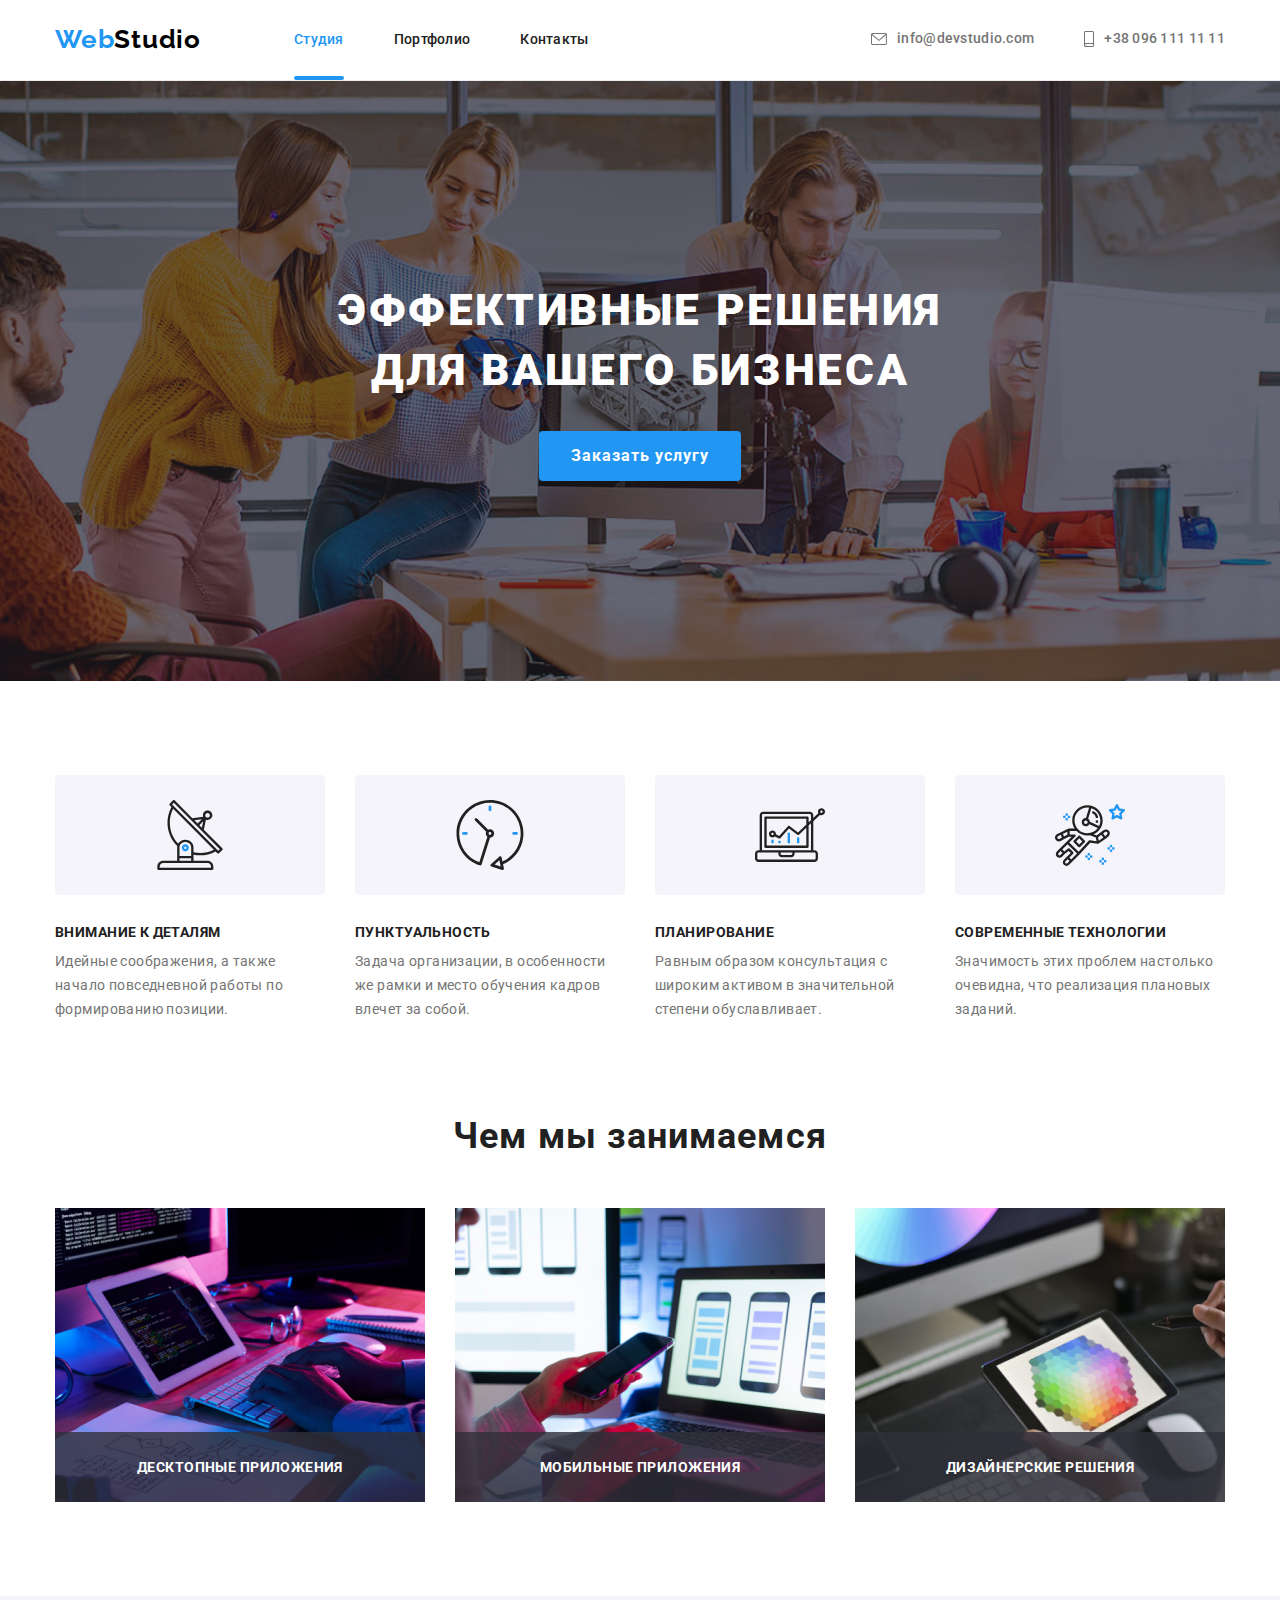
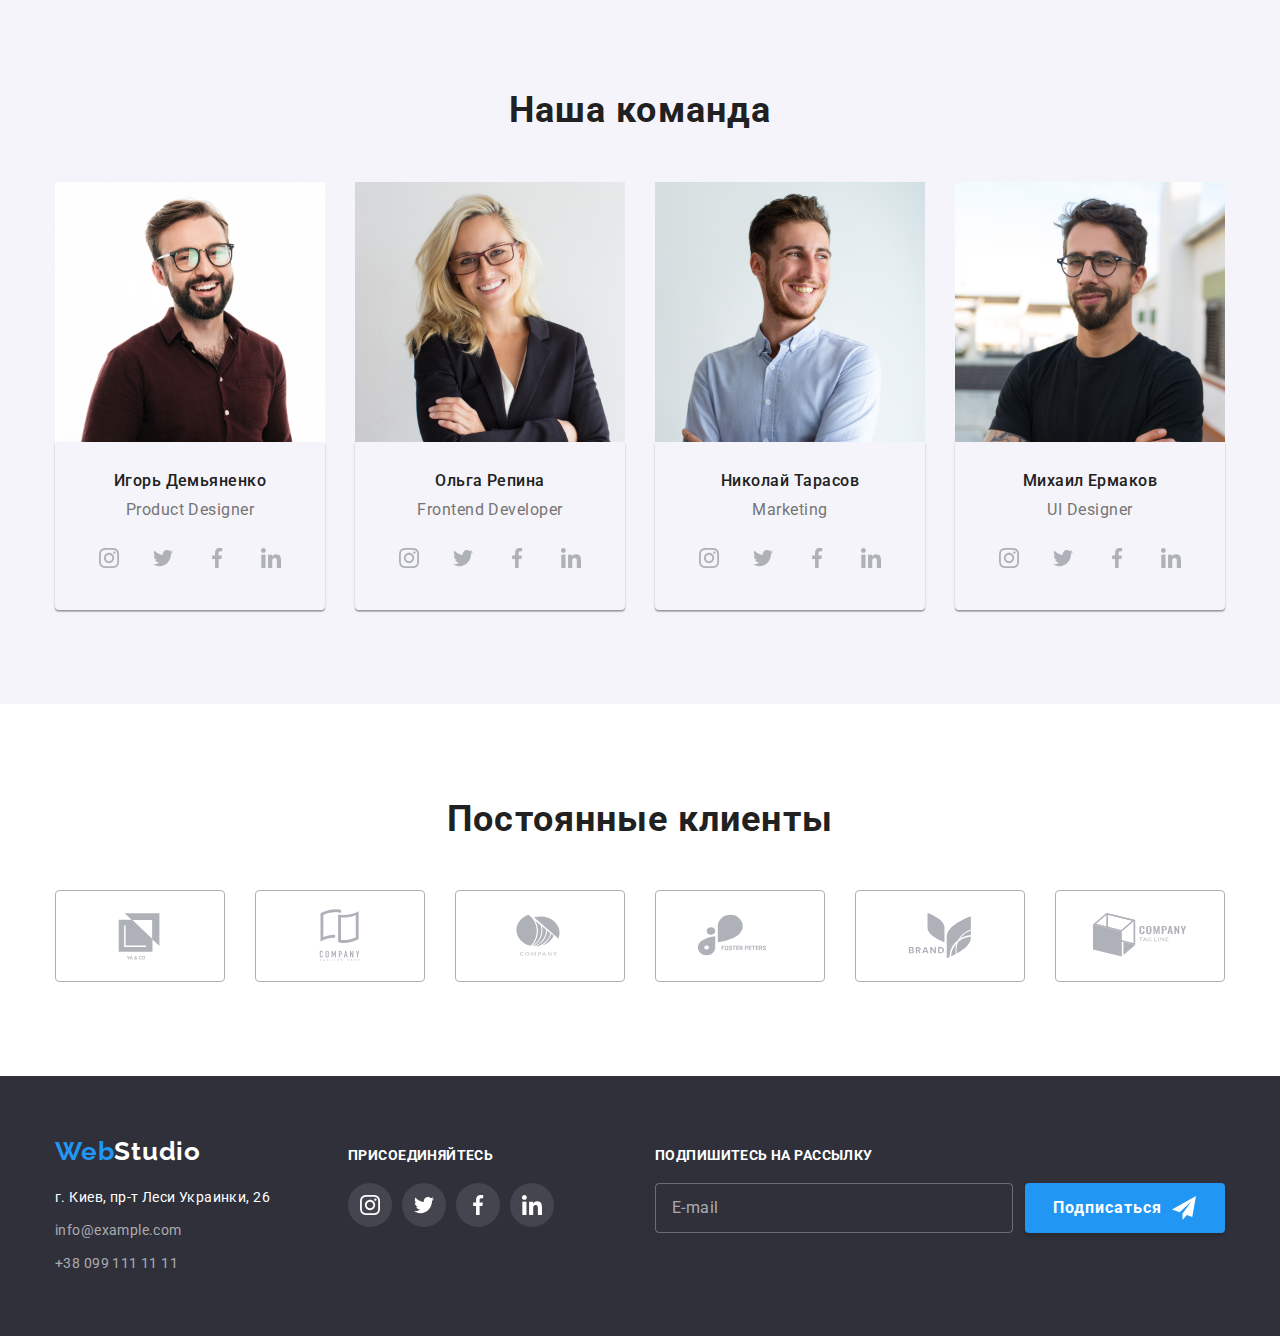
==== commit 903f8c3c: "виправив помилки" ====
--- a/index.html
+++ b/index.html
@@ -451,8 +451,16 @@
         </div>
         <form action="#" class="footer-form">
           <p class="footer-form-text">Подпишитесь на рассылку</p>
-          <input type="email" class="footer-input" placeholder="E-mail" required />
-          <button type="submit" class="footer-btn">Подписаться</button>
+          <div class="footer-form-container">
+            <input
+              type="email"
+              class="footer-input"
+              placeholder="E-mail"
+              name="user-mail"
+              required
+            />
+            <button type="submit" class="footer-btn">Подписаться</button>
+          </div>
         </form>
       </div>
     </footer>
--- a/css/styles.css
+++ b/css/styles.css
@@ -512,6 +512,10 @@
   color: var(--third-color);
   margin-bottom: 20px;
 }
+.footer-form-container {
+  display: flex;
+  align-items: center;
+}
 .footer-input {
   width: 358px;
   height: 50px;
@@ -532,7 +536,8 @@
 }
 
 .footer-btn {
-  display: inline-flex;
+  display: flex;
+  align-items: center;
   min-width: 200px;
   background: var(--accent-color);
   box-shadow: 0px 4px 4px rgba(0, 0, 0, 0.15);
@@ -792,6 +797,7 @@
 .modal-checkbox-label {
   display: flex;
   align-items: center;
+  justify-content: center;
   font-size: 14px;
   line-height: 24px;
   letter-spacing: 0.03em;
